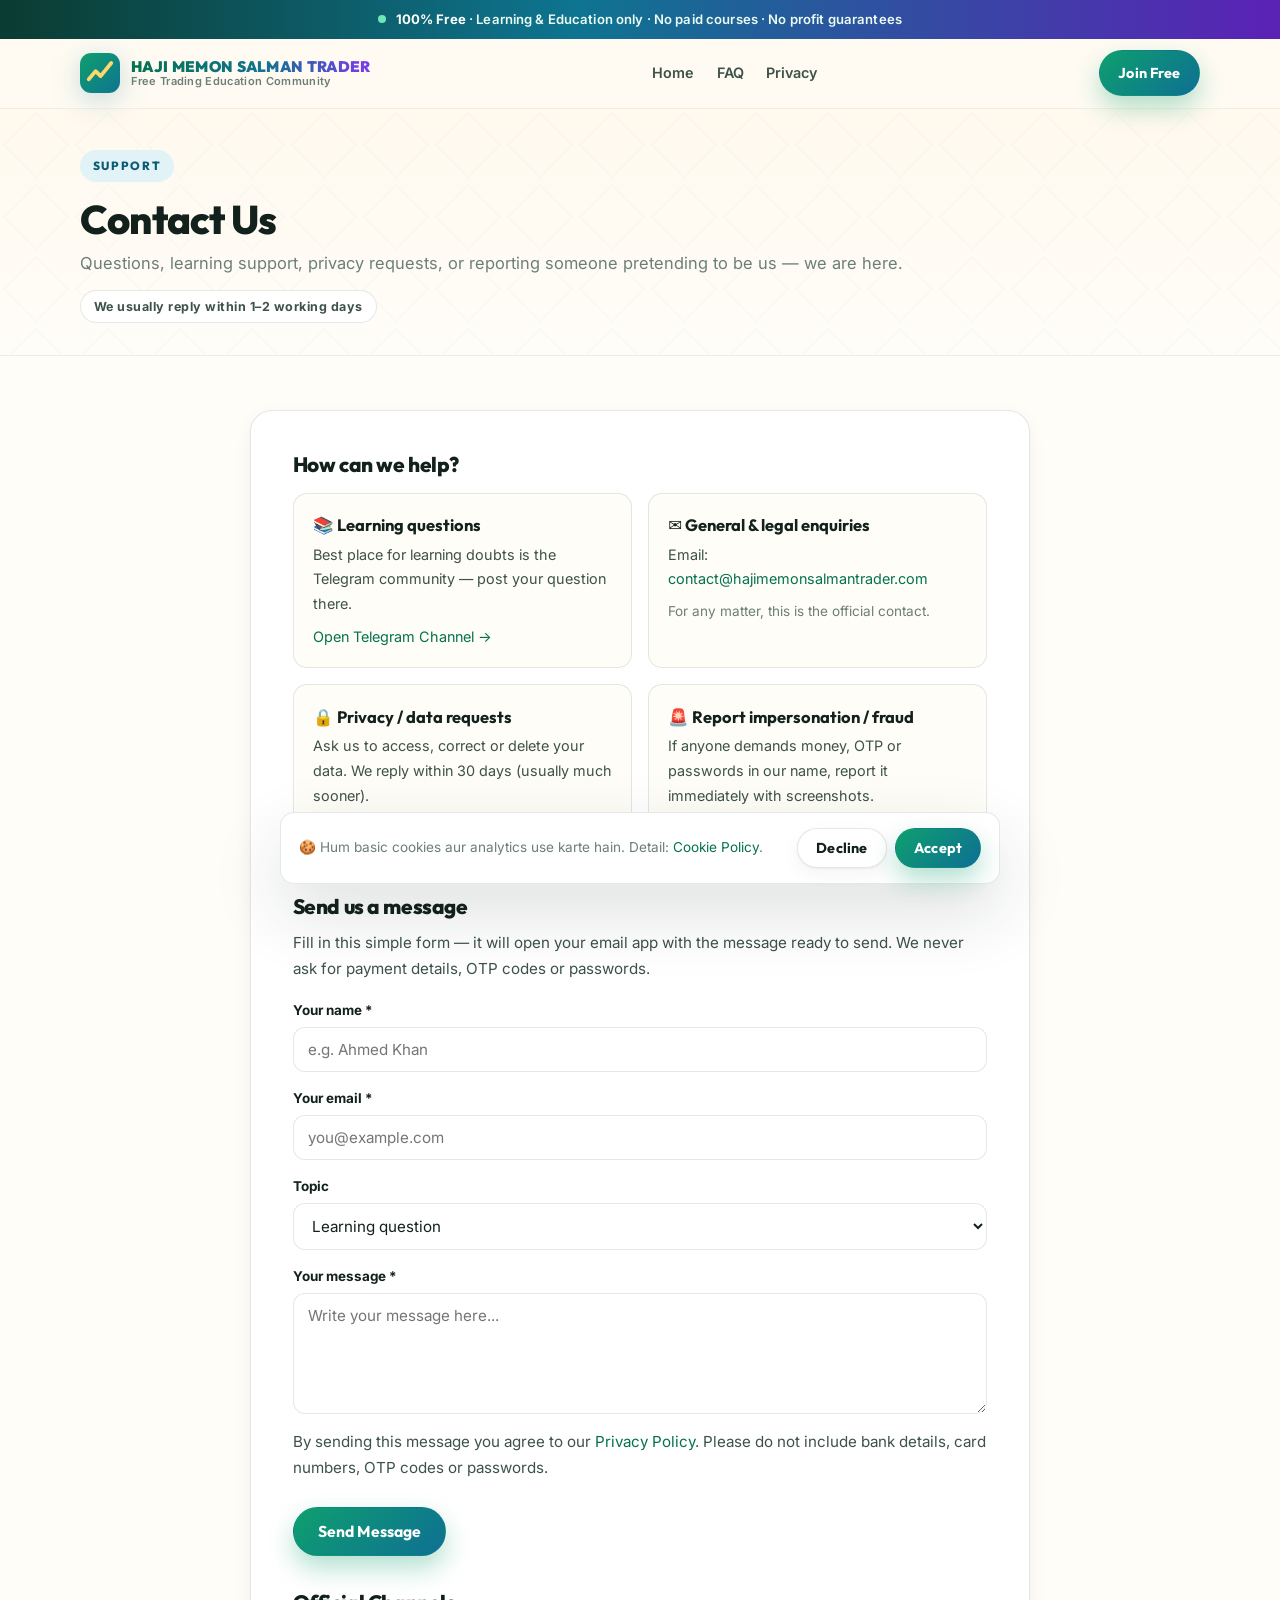
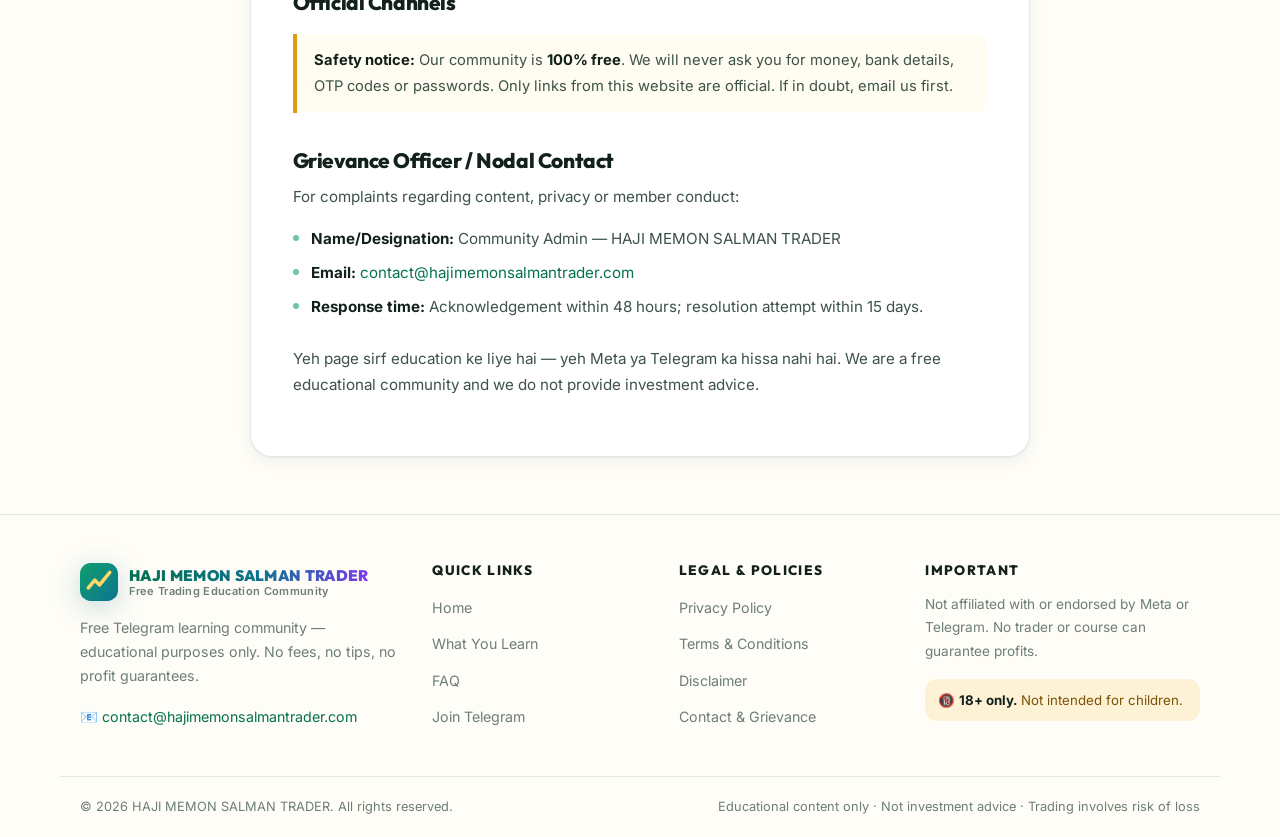
==== contact.html @ 6728b70c "Add Meta-ads ready landing page for HAJI MEMON SALMAN TRADER - Creamy white themed landing page with" ====
<!DOCTYPE html>
<html lang="en">
<head>
<meta charset="utf-8" />
<meta name="viewport" content="width=device-width, initial-scale=1" />
<title>Contact Us — HAJI MEMON SALMAN TRADER</title>
<meta name="description" content="Contact HAJI MEMON SALMAN TRADER for questions, support, privacy requests or to report impersonation. Free educational Telegram community." />
<meta name="robots" content="index,follow" />
<meta name="theme-color" content="#FFFBF2" />
<link rel="icon" href="data:image/svg+xml,%3Csvg xmlns='http://www.w3.org/2000/svg' viewBox='0 0 64 64'%3E%3Crect width='64' height='64' rx='16' fill='%230E9F6E'/%3E%3Cpath d='M16 40l10-12 8 8 14-18' stroke='%23FFD86B' stroke-width='6' fill='none' stroke-linecap='round' stroke-linejoin='round'/%3E%3C/svg%3E" />
<link rel="preconnect" href="https://fonts.googleapis.com" />
<link rel="preconnect" href="https://fonts.gstatic.com" crossorigin />
<link href="https://fonts.googleapis.com/css2?family=Outfit:wght@400;500;600;700;800;900&family=Inter:wght@400;500;600;700&family=Noto+Nastaliq+Urdu:wght@400;600;700&display=swap" rel="stylesheet" />
<link rel="stylesheet" href="assets/css/styles.css" />
</head>
<body class="page-legal">

<div class="topstrip">
  <div class="wrap topstrip-inner">
    <span class="dot-pulse" aria-hidden="true"></span>
    <p><strong>100% Free</strong> · Learning &amp; Education only · No paid courses · No profit guarantees</p>
  </div>
</div>

<header class="site-header" id="siteHeader">
  <div class="wrap header-inner">
    <a class="brand" href="index.html" aria-label="HAJI MEMON SALMAN TRADER home">
      <span class="brand-mark" aria-hidden="true">
        <svg viewBox="0 0 64 64" width="40" height="40">
          <defs><linearGradient id="bm" x1="0" y1="0" x2="1" y2="1"><stop offset="0%" stop-color="#0E9F6E"/><stop offset="100%" stop-color="#0E7490"/></linearGradient></defs>
          <rect width="64" height="64" rx="18" fill="url(#bm)"/>
          <path d="M14 42l11-13 8 8 17-21" fill="none" stroke="#FFD86B" stroke-width="6" stroke-linecap="round" stroke-linejoin="round"/>
        </svg>
      </span>
      <span class="brand-text">
        <strong data-config="channelName">HAJI MEMON SALMAN TRADER</strong>
        <small>Free Trading Education Community</small>
      </span>
    </a>
    <nav class="nav" aria-label="Main navigation">
      <a href="index.html">Home</a>
      <a href="index.html#faq">FAQ</a>
      <a href="privacy-policy.html">Privacy</a>
    </nav>
    <a class="btn btn-primary btn-sm hide-sm" data-config-href="telegramUrl" href="https://t.me/YourChannelUsername" rel="noopener">Join Free</a>
  </div>
</header>

<main id="main">
<section class="legal-hero">
  <div class="wrap">
    <span class="eyebrow eyebrow-teal">Support</span>
    <h1>Contact Us</h1>
    <p>Questions, learning support, privacy requests, or reporting someone pretending to be us — we are here.</p>
    <span class="updated">We usually reply within 1–2 working days</span>
  </div>
</section>

<section class="legal-body">
  <div class="wrap wrap-narrow">
    <article class="legal-card">

      <h2>How can we help?</h2>
      <div class="contact-grid">
        <div class="contact-box">
          <b>📚 Learning questions</b>
          <p>Best place for learning doubts is the Telegram community — post your question there.</p>
          <p style="margin-top:.5rem"><a data-config-href="telegramUrl" href="https://t.me/YourChannelUsername" rel="noopener">Open Telegram Channel →</a></p>
        </div>
        <div class="contact-box">
          <b>✉️ General &amp; legal enquiries</b>
          <p>Email: <a data-config-href="mailtoUrl" href="mailto:contact@hajimemonsalmantrader.com"><span data-config="contactEmail">contact@hajimemonsalmantrader.com</span></a></p>
          <p style="margin-top:.5rem;font-size:.85rem;color:#6D7F75">For any matter, this is the official contact.</p>
        </div>
        <div class="contact-box">
          <b>🔒 Privacy / data requests</b>
          <p>Ask us to access, correct or delete your data. We reply within 30 days (usually much sooner).</p>
          <p style="margin-top:.5rem"><a href="privacy-policy.html#rights">Your privacy rights →</a></p>
        </div>
        <div class="contact-box">
          <b>🚨 Report impersonation / fraud</b>
          <p>If anyone demands money, OTP or passwords in our name, report it immediately with screenshots.</p>
          <p style="margin-top:.5rem"><a href="disclaimer.html#affiliation">Important safety note →</a></p>
        </div>
      </div>

      <h2 style="margin-top:2.2rem">Send us a message</h2>
      <p>Fill in this simple form — it will open your email app with the message ready to send. We never ask for payment details, OTP codes or passwords.</p>

      <form id="contactForm" novalidate>
        <div class="form-field">
          <label for="cname">Your name *</label>
          <input id="cname" name="name" type="text" placeholder="e.g. Ahmed Khan" required />
        </div>
        <div class="form-field">
          <label for="cemail">Your email *</label>
          <input id="cemail" name="email" type="email" placeholder="you@example.com" required />
        </div>
        <div class="form-field">
          <label for="ctopic">Topic</label>
          <select id="ctopic" name="topic">
            <option>Learning question</option>
            <option>Privacy / data request</option>
            <option>Report impersonation or fraud</option>
            <option>Other</option>
          </select>
        </div>
        <div class="form-field">
          <label for="cmsg">Your message *</label>
          <textarea id="cmsg" name="message" rows="5" placeholder="Write your message here..." required></textarea>
        </div>
        <p class="form-note">
          By sending this message you agree to our <a href="privacy-policy.html">Privacy Policy</a>.
          Please do not include bank details, card numbers, OTP codes or passwords.
        </p>
        <button class="btn btn-primary" type="submit" style="margin-top:.6rem">Send Message</button>
        <p class="form-note" id="formStatus" role="status" aria-live="polite" style="margin-top:.7rem"></p>
      </form>

      <h2 style="margin-top:2.2rem">Official Channels</h2>
      <div class="callout warn">
        <b>Safety notice:</b> Our community is <b>100% free</b>. We will never ask you for money, bank details,
        OTP codes or passwords. Only links from this website are official. If in doubt, email us first.
      </div>

      <h2 id="grievance">Grievance Officer / Nodal Contact</h2>
      <p>
        For complaints regarding content, privacy or member conduct:
      </p>
      <ul>
        <li><b>Name/Designation:</b> Community Admin — <span data-config="channelName">HAJI MEMON SALMAN TRADER</span></li>
        <li><b>Email:</b> <a data-config-href="mailtoUrl" href="mailto:contact@hajimemonsalmantrader.com"><span data-config="contactEmail">contact@hajimemonsalmantrader.com</span></a></li>
        <li data-optional="supportPhone" hidden><b>Phone:</b> <a data-config-href="tel" href="#"><span data-config>—</span></a></li>
        <li data-optional="businessAddress" hidden><b>Address:</b> <span data-config>—</span></li>
        <li><b>Response time:</b> Acknowledgement within 48 hours; resolution attempt within 15 days.</li>
      </ul>

      <p class="form-note" style="margin-top:1.6rem">
        Yeh page sirf education ke liye hai — yeh Meta ya Telegram ka hissa nahi hai.
        We are a free educational community and we do not provide investment advice.
      </p>

    </article>
  </div>
</section>
</main>

<footer class="site-footer">
  <div class="wrap footer-grid">
    <div class="footer-brand">
      <a class="brand brand-footer" href="index.html">
        <span class="brand-mark" aria-hidden="true">
          <svg viewBox="0 0 64 64" width="38" height="38">
            <defs><linearGradient id="bf" x1="0" y1="0" x2="1" y2="1"><stop offset="0%" stop-color="#0E9F6E"/><stop offset="100%" stop-color="#0E7490"/></linearGradient></defs>
            <rect width="64" height="64" rx="18" fill="url(#bf)"/>
            <path d="M14 42l11-13 8 8 17-21" fill="none" stroke="#FFD86B" stroke-width="6" stroke-linecap="round" stroke-linejoin="round"/>
          </svg>
        </span>
        <span class="brand-text"><strong data-config="channelName">HAJI MEMON SALMAN TRADER</strong><small>Free Trading Education Community</small></span>
      </a>
      <p class="footer-about">Free Telegram learning community — educational purposes only. No fees, no tips, no profit guarantees.</p>
      <p class="footer-contact">📧 <a data-config-href="mailtoUrl" href="mailto:contact@hajimemonsalmantrader.com"><span data-config="contactEmail">contact@hajimemonsalmantrader.com</span></a></p>
    </div>
    <div class="footer-col">
      <h4>Quick Links</h4>
      <ul>
        <li><a href="index.html">Home</a></li>
        <li><a href="index.html#learn">What You Learn</a></li>
        <li><a href="index.html#faq">FAQ</a></li>
        <li><a data-config-href="telegramUrl" href="https://t.me/YourChannelUsername" rel="noopener">Join Telegram</a></li>
      </ul>
    </div>
    <div class="footer-col">
      <h4>Legal &amp; Policies</h4>
      <ul>
        <li><a href="privacy-policy.html">Privacy Policy</a></li>
        <li><a href="terms-conditions.html">Terms &amp; Conditions</a></li>
        <li><a href="disclaimer.html">Disclaimer</a></li>
        <li><a href="contact.html">Contact &amp; Grievance</a></li>
      </ul>
    </div>
    <div class="footer-col footer-col-note">
      <h4>Important</h4>
      <p>Not affiliated with or endorsed by Meta or Telegram. No trader or course can guarantee profits.</p>
      <p class="age-note">🔞 <b>18+ only.</b> Not intended for children.</p>
    </div>
  </div>
  <div class="wrap footer-bottom">
    <p>© <span id="year">2026</span> <span data-config="channelName">HAJI MEMON SALMAN TRADER</span>. All rights reserved.</p>
    <p class="footer-legal-line">Educational content only · Not investment advice · Trading involves risk of loss</p>
  </div>
</footer>

<div class="cookie" id="cookieBar" role="dialog" aria-live="polite" aria-label="Cookie notice" hidden>
  <div class="cookie-inner">
    <p>🍪 Hum basic cookies aur analytics use karte hain. Detail: <a href="privacy-policy.html#cookies">Cookie Policy</a>.</p>
    <div class="cookie-actions">
      <button class="btn btn-ghost btn-sm" id="cookieDecline" type="button">Decline</button>
      <button class="btn btn-primary btn-sm" id="cookieAccept" type="button">Accept</button>
    </div>
  </div>
</div>

<script src="assets/js/config.js"></script>
<script src="assets/js/main.js"></script>
<script>
(function(){
  var form = document.getElementById('contactForm');
  if (!form) return;
  form.addEventListener('submit', function (ev) {
    ev.preventDefault();
    var CFG = window.HMST_CONFIG || {};
    var name = document.getElementById('cname').value.trim();
    var email = document.getElementById('cemail').value.trim();
    var topic = document.getElementById('ctopic').value;
    var msg = document.getElementById('cmsg').value.trim();
    var status = document.getElementById('formStatus');

    if (!name || !email || !msg) { status.textContent = '⚠ Please fill in name, email and message.'; return; }
    if (!/^[^\s@]+@[^\s@]+\.[^\s@]+$/.test(email)) { status.textContent = '⚠ Please enter a valid email address.'; return; }

    var subject = encodeURIComponent('[' + (CFG.channelName || 'Community') + '] ' + topic + ' — ' + name);
    var body = encodeURIComponent('Name: ' + name + '\nEmail: ' + email + '\nTopic: ' + topic + '\n\n' + msg);
    window.location.href = 'mailto:' + (CFG.contactEmail || '') + '?subject=' + subject + '&body=' + body;
    status.textContent = '✅ Opening your email app... Your message will be sent to ' + (CFG.contactEmail || '') + '.';
    if (typeof window.fbq === 'function') window.fbq('track', 'Contact');
  });
})();
</script>
</body>
</html>
---- assets/css/styles.css ----
/* =========================================================
   HAJI MEMON SALMAN TRADER — Landing page styles
   Cream / white base · colorful gradient text · premium feel
   ========================================================= */

/* ---------- Tokens ---------- */
:root{
  --cream-50:#FFFDF8;
  --cream-100:#FFF9EE;
  --cream-200:#FCF3E3;
  --cream-300:#F7EAD4;
  --ink:#12211B;
  --ink-soft:#3D5248;
  --muted:#6D7F75;
  --emerald:#0E9F6E;
  --emerald-d:#05724E;
  --teal:#0E7490;
  --sky:#0EA5E9;
  --gold:#D99B18;
  --gold-2:#F6C544;
  --violet:#7C3AED;
  --rose:#E5484D;
  --line:rgba(18,33,27,.10);
  --line-2:rgba(18,33,27,.06);
  --card:#FFFFFF;
  --shadow-sm:0 1px 2px rgba(18,33,27,.05), 0 6px 18px rgba(18,33,27,.05);
  --shadow-md:0 12px 34px rgba(18,33,27,.09);
  --shadow-lg:0 28px 70px rgba(18,33,27,.14);
  --r-sm:14px;
  --r:22px;
  --r-lg:30px;
  --wrap:1160px;
  --font-h:"Outfit", ui-sans-serif, system-ui, "Segoe UI", sans-serif;
  --font-b:"Inter", ui-sans-serif, system-ui, "Segoe UI", sans-serif;
  --font-u:"Noto Nastaliq Urdu", var(--font-b);
}

*,*::before,*::after{box-sizing:border-box}
html{scroll-behavior:smooth; -webkit-text-size-adjust:100%}
body{
  margin:0;
  font-family:var(--font-b);
  color:var(--ink-soft);
  background:var(--cream-50);
  line-height:1.72;
  font-size:16.5px;
  overflow-x:hidden;
  -webkit-font-smoothing:antialiased;
}
img,svg{max-width:100%;height:auto;display:block}
a{color:var(--emerald-d);text-decoration:none}
a:hover{text-decoration:underline}
h1,h2,h3,h4{font-family:var(--font-h);color:var(--ink);line-height:1.14;margin:0 0 .6rem;font-weight:800;letter-spacing:-.02em}
h1{font-size:clamp(2.05rem,5.2vw,3.5rem)}
h2{font-size:clamp(1.6rem,3.6vw,2.5rem)}
h3{font-size:1.14rem;font-weight:700;letter-spacing:-.01em}
p{margin:0 0 1rem}
ul{margin:0;padding:0;list-style:none}
strong,b{color:var(--ink);font-weight:700}
:focus-visible{outline:3px solid var(--emerald);outline-offset:3px;border-radius:6px}

.wrap{width:100%;max-width:var(--wrap);margin:0 auto;padding:0 20px}
.wrap-narrow{max-width:820px}
.muted{color:var(--muted)}

.skip-link{position:absolute;left:-999px;top:0;background:var(--ink);color:#fff;padding:10px 16px;border-radius:0 0 12px 0;z-index:999}
.skip-link:focus{left:0}

/* ---------- Colorful gradient text ---------- */
.grad-text{
  background:linear-gradient(96deg,#0E9F6E 0%,#0EA5E9 42%,#7C3AED 78%,#E5484D 100%);
  -webkit-background-clip:text;background-clip:text;color:transparent;
  -webkit-text-fill-color:transparent;
  background-size:220% 100%;
  animation:slide 9s ease-in-out infinite alternate;
}
.grad-text-2{
  background:linear-gradient(96deg,#D99B18 0%,#E5484D 55%,#7C3AED 100%);
  -webkit-background-clip:text;background-clip:text;color:transparent;-webkit-text-fill-color:transparent;
  background-size:200% 100%;animation:slide 7s ease-in-out infinite alternate;
}
.grad-text-light{
  background:linear-gradient(96deg,#FFE9A8 0%,#7DF0C0 50%,#A8E4FF 100%);
  -webkit-background-clip:text;background-clip:text;color:transparent;-webkit-text-fill-color:transparent;
}
@keyframes slide{from{background-position:0% 50%}to{background-position:100% 50%}}

/* ---------- Buttons ---------- */
.btn{
  display:inline-flex;align-items:center;justify-content:center;gap:.6rem;
  font-family:var(--font-h);font-weight:700;font-size:.98rem;letter-spacing:.01em;
  padding:.85rem 1.5rem;border-radius:999px;border:1px solid transparent;
  cursor:pointer;text-decoration:none !important;position:relative;overflow:hidden;
  transition:transform .18s ease, box-shadow .22s ease, background .2s ease;
  white-space:nowrap;
}
.btn:active{transform:translateY(1px) scale(.995)}
.btn-sm{padding:.62rem 1.15rem;font-size:.9rem}
.btn-lg{padding:1.02rem 1.85rem;font-size:1.03rem}
.btn-block{width:100%}
.btn-primary{
  background:linear-gradient(135deg,#0E9F6E,#0E7490 90%);
  color:#fff;box-shadow:0 12px 26px rgba(14,159,110,.32);
}
.btn-primary:hover{transform:translateY(-2px);box-shadow:0 18px 34px rgba(14,159,110,.4)}
.btn-primary::after{
  content:"";position:absolute;inset:0;background:linear-gradient(120deg,transparent 20%,rgba(255,255,255,.35) 50%,transparent 80%);
  transform:translateX(-120%);
}
.btn-primary:hover::after{transform:translateX(120%);transition:transform .8s ease}
.btn-gold{
  background:linear-gradient(135deg,#F6C544,#E0A012);color:#3A2A05;
  box-shadow:0 14px 30px rgba(224,160,18,.4);
}
.btn-gold:hover{transform:translateY(-2px);box-shadow:0 20px 40px rgba(224,160,18,.48)}
.btn-ghost{background:#fff;color:var(--ink);border-color:var(--line);box-shadow:var(--shadow-sm)}
.btn-ghost:hover{transform:translateY(-2px);border-color:rgba(14,159,110,.4)}
.btn-outline-light{background:rgba(255,255,255,.08);color:#fff;border-color:rgba(255,255,255,.4)}
.btn-outline-light:hover{background:rgba(255,255,255,.16)}
.ico-tg{width:1.15em;height:1.15em;fill:currentColor;flex:0 0 auto}

/* ---------- Top strip ---------- */
.topstrip{
  background:linear-gradient(90deg,#0B3B31,#0E7490 45%,#5B21B6 100%);
  color:#EAFBF4;font-size:.82rem;font-weight:600;letter-spacing:.01em;
  padding:.5rem 0;position:relative;z-index:60;
}
.topstrip-inner{display:flex;align-items:center;gap:.6rem;justify-content:center;text-align:center}
.topstrip p{margin:0}
.topstrip strong{color:#fff}
.dot-pulse{width:8px;height:8px;border-radius:50%;background:#6EE7B7;box-shadow:0 0 0 0 rgba(110,231,183,.7);animation:pulse 2.2s infinite;flex:0 0 auto}
@keyframes pulse{70%{box-shadow:0 0 0 9px rgba(110,231,183,0)}100%{box-shadow:0 0 0 0 rgba(110,231,183,0)}}

/* ---------- Header ---------- */
.site-header{
  position:sticky;top:0;z-index:50;
  background:rgba(255,251,242,.82);
  backdrop-filter:saturate(180%) blur(14px);
  -webkit-backdrop-filter:saturate(180%) blur(14px);
  border-bottom:1px solid var(--line-2);
  transition:box-shadow .25s ease, background .25s ease;
}
.site-header.scrolled{box-shadow:0 8px 26px rgba(18,33,27,.07);background:rgba(255,251,242,.94)}
.header-inner{display:flex;align-items:center;gap:1rem;justify-content:space-between;padding-top:.7rem;padding-bottom:.7rem}
.brand{display:flex;align-items:center;gap:.7rem;text-decoration:none !important}
.brand-mark{line-height:0;filter:drop-shadow(0 6px 14px rgba(14,117,144,.25))}
.brand-text{display:flex;flex-direction:column;line-height:1.15}
.brand-text strong{
  font-family:var(--font-h);font-size:.95rem;font-weight:900;letter-spacing:.02em;
  background:linear-gradient(95deg,#05724E,#0E7490 55%,#7C3AED);
  -webkit-background-clip:text;background-clip:text;-webkit-text-fill-color:transparent;color:transparent;
}
.brand-text small{font-size:.69rem;color:var(--muted);font-weight:600;letter-spacing:.03em}
.nav{display:flex;gap:1.4rem;align-items:center}
.nav a{font-size:.9rem;font-weight:600;color:var(--ink-soft)}
.nav a:hover{color:var(--emerald-d);text-decoration:none}

/* ---------- Hero ---------- */
.hero{position:relative;padding:clamp(2.2rem,5vw,4.2rem) 0 clamp(3rem,7vw,5.5rem);overflow:hidden}
.hero-bg{position:absolute;inset:0;pointer-events:none;z-index:0}
.glow{position:absolute;border-radius:50%;filter:blur(70px);opacity:.5}
.glow-1{width:520px;height:520px;left:-140px;top:-160px;background:radial-gradient(circle,#8EF0C9,transparent 65%)}
.glow-2{width:480px;height:480px;right:-120px;top:-80px;background:radial-gradient(circle,#FFE08A,transparent 65%)}
.glow-3{width:520px;height:420px;right:8%;bottom:-220px;background:radial-gradient(circle,#BFD9FF,transparent 65%)}
.pattern{
  position:absolute;inset:0;opacity:.5;
  background-image:url("data:image/svg+xml,%3Csvg xmlns='http://www.w3.org/2000/svg' width='72' height='72' viewBox='0 0 72 72'%3E%3Cg fill='none' stroke='%230E9F6E' stroke-opacity='0.14' stroke-width='1'%3E%3Cpath d='M36 4l32 32-32 32L4 36z'/%3E%3Cpath d='M36 18l18 18-18 18-18-18z'/%3E%3C/g%3E%3Cg fill='none' stroke='%23D99B18' stroke-opacity='0.10' stroke-width='1'%3E%3Ccircle cx='36' cy='36' r='6'/%3E%3C/g%3E%3C/svg%3E");
  mask-image:radial-gradient(120% 80% at 50% 0%,#000 20%,transparent 78%);
  -webkit-mask-image:radial-gradient(120% 80% at 50% 0%,#000 20%,transparent 78%);
}
.hero-grid{position:relative;z-index:1;display:grid;grid-template-columns:1.08fr .92fr;gap:3rem;align-items:center}

.chip{
  display:inline-flex;align-items:center;gap:.55rem;
  background:#fff;border:1px solid rgba(14,159,110,.25);
  color:var(--emerald-d);font-weight:700;font-size:.82rem;letter-spacing:.02em;
  padding:.45rem .95rem;border-radius:999px;box-shadow:var(--shadow-sm);margin-bottom:1rem;
}
.chip-ico{font-size:1rem}
.salaam{
  font-family:var(--font-u);font-size:clamp(1.05rem,2.4vw,1.35rem);color:var(--gold);
  margin:.1rem 0 .7rem;line-height:2.1;font-weight:600;
}
.hero h1{margin-bottom:1.1rem}
.lede{font-size:clamp(1.02rem,2.1vw,1.14rem);color:var(--ink-soft);max-width:60ch}
.hero-cta{display:flex;flex-wrap:wrap;gap:.8rem;margin:1.6rem 0 1.2rem}
.hero-notes{display:grid;gap:.45rem;margin:0 0 1.9rem}
.hero-notes li{display:flex;gap:.6rem;align-items:flex-start;font-size:.94rem;color:var(--ink-soft)}
.tick{
  flex:0 0 auto;width:20px;height:20px;border-radius:50%;display:grid;place-items:center;
  font-size:.7rem;font-weight:800;color:#fff;background:linear-gradient(135deg,#0E9F6E,#0E7490);margin-top:.22rem;
}
.tick-g{background:linear-gradient(135deg,#D99B18,#E5484D)}

.stats{display:flex;gap:.8rem;flex-wrap:wrap}
.stat{
  background:#fff;border:1px solid var(--line);border-radius:var(--r-sm);
  padding:.75rem 1.15rem;box-shadow:var(--shadow-sm);min-width:118px;
}
.stat b{display:block;font-family:var(--font-h);font-size:1.32rem;line-height:1.1;
  background:linear-gradient(95deg,#05724E,#0E7490);-webkit-background-clip:text;background-clip:text;-webkit-text-fill-color:transparent;color:transparent}
.stat span{font-size:.76rem;color:var(--muted);font-weight:600}

/* ---------- Phone mockup ---------- */
.hero-art{position:relative;display:flex;justify-content:center}
.phone{
  width:100%;max-width:380px;background:#fff;border-radius:28px;
  border:1px solid var(--line);box-shadow:var(--shadow-lg);overflow:hidden;
  transform:rotate(-1.1deg);
}
.phone-bar{background:linear-gradient(120deg,#0B3B31,#0E7490);padding:.8rem .95rem;display:flex;align-items:center;gap:.6rem}
.ph-dot{width:9px;height:9px;border-radius:50%;background:#6EE7B7;flex:0 0 auto;box-shadow:0 0 0 4px rgba(110,231,183,.18)}
.phone-head{display:flex;align-items:center;gap:.6rem}
.ph-avatar{
  width:34px;height:34px;border-radius:50%;display:grid;place-items:center;flex:0 0 auto;
  background:linear-gradient(135deg,#F6C544,#E0A012);color:#3A2A05;font-weight:900;font-size:.72rem;font-family:var(--font-h);
}
.ph-title{display:flex;flex-direction:column;line-height:1.2}
.ph-title strong{color:#fff;font-family:var(--font-h);font-size:.76rem;letter-spacing:.02em}
.ph-title small{color:#A7DCCB;font-size:.64rem}
.online{color:#6EE7B7;font-weight:700}
.phone-body{padding:.85rem;display:grid;gap:.6rem;background:linear-gradient(180deg,#fff, #FFFCF4)}
.msg{background:#F7FBF8;border:1px solid var(--line-2);border-left:3px solid var(--emerald);border-radius:12px;padding:.6rem .7rem}
.msg p{margin:.35rem 0 .3rem;font-size:.78rem;line-height:1.55;color:var(--ink-soft)}
.msg b{font-size:.8rem;display:inline}
.msg-tag{font-size:.6rem;font-weight:800;letter-spacing:.06em;text-transform:uppercase;padding:.14rem .45rem;border-radius:6px}
.tag-green{background:#E3F7EE;color:#05724E}
.tag-gold{background:#FDF1D6;color:#8A5E06}
.tag-violet{background:#F1EAFE;color:#5B21B6}
.msg-time{font-size:.63rem;color:#93A79D}
.phone-note{display:flex;flex-wrap:wrap;gap:.35rem;margin-top:.2rem}
.phone-note span{font-size:.66rem;font-weight:700;background:#fff;border:1px solid var(--line);border-radius:999px;padding:.22rem .55rem;color:var(--ink-soft)}

.float-badge{
  position:absolute;background:#fff;border:1px solid var(--line);border-radius:999px;
  padding:.42rem .8rem;font-size:.75rem;font-weight:700;color:var(--ink);
  box-shadow:var(--shadow-md);animation:bob 5s ease-in-out infinite;
}
.fb-1{top:6%;left:-2%}
.fb-2{bottom:16%;left:-4%;animation-delay:1.2s}
.fb-3{bottom:-2%;right:2%;animation-delay:2.4s}
@keyframes bob{0%,100%{transform:translateY(0)}50%{transform:translateY(-9px)}}

/* ---------- Marquee ---------- */
.marquee{
  background:linear-gradient(90deg,#FFF9EE,#FDF0DA,#FFF9EE);
  border-top:1px solid var(--line-2);border-bottom:1px solid var(--line-2);
  overflow:hidden;padding:.85rem 0;
}
.marquee-track{display:flex;gap:2.6rem;width:max-content;animation:scroll 34s linear infinite}
.marquee-track span{font-family:var(--font-h);font-weight:700;font-size:.92rem;color:var(--ink-soft);white-space:nowrap}
@keyframes scroll{to{transform:translateX(-50%)}}

/* ---------- Sections ---------- */
.section{padding:clamp(3rem,6.5vw,5rem) 0;position:relative}
.section-tint{background:linear-gradient(180deg,var(--cream-100),var(--cream-200))}
.section-tint::before{
  content:"";position:absolute;inset:0;opacity:.35;pointer-events:none;
  background-image:url("data:image/svg+xml,%3Csvg xmlns='http://www.w3.org/2000/svg' width='56' height='56'%3E%3Cg fill='none' stroke='%230E7490' stroke-opacity='0.13'%3E%3Cpath d='M28 2l26 26-26 26L2 28z'/%3E%3C/g%3E%3C/svg%3E");
}
.section > .wrap{position:relative;z-index:1}
.section-head{max-width:720px;margin:0 auto 2.6rem;text-align:center}
.section-head p{color:var(--muted);font-size:1.02rem;margin:0}
.eyebrow{
  display:inline-block;font-family:var(--font-h);font-weight:800;font-size:.74rem;letter-spacing:.14em;
  text-transform:uppercase;padding:.36rem .8rem;border-radius:999px;margin-bottom:.9rem;
}
.eyebrow-emerald{background:#E3F7EE;color:#05724E}
.eyebrow-gold{background:#FDF1D6;color:#8A5E06}
.eyebrow-teal{background:#E2F3F8;color:#0B5C73}
.eyebrow-violet{background:#F1EAFE;color:#5B21B6}
.eyebrow-sky{background:#E4F0FE;color:#15539E}

.grid{display:grid;gap:1.15rem}
.grid-2{display:grid;grid-template-columns:1fr 1fr;gap:3rem;align-items:center}
.grid-3{grid-template-columns:repeat(3,1fr)}
.grid-4{grid-template-columns:repeat(4,1fr)}

.card{
  background:var(--card);border:1px solid var(--line);border-radius:var(--r);
  padding:1.5rem 1.35rem;box-shadow:var(--shadow-sm);position:relative;overflow:hidden;
  transition:transform .22s ease, box-shadow .22s ease, border-color .22s ease;
}
.card::after{
  content:"";position:absolute;left:0;right:0;top:0;height:3px;
  background:linear-gradient(90deg,var(--emerald),var(--sky),var(--violet),var(--gold));opacity:0;transition:opacity .25s ease;
}
.card:hover{transform:translateY(-5px);box-shadow:var(--shadow-md);border-color:rgba(14,159,110,.28)}
.card:hover::after{opacity:1}
.card h3{margin-bottom:.35rem}
.card p{margin:0;font-size:.93rem;color:var(--muted)}
.card-flat{background:#fff}
.card-ico{
  width:50px;height:50px;border-radius:15px;display:grid;place-items:center;font-size:1.35rem;margin-bottom:.9rem;
}
.ico-emerald{background:linear-gradient(135deg,#DFF7EC,#BDF0DC)}
.ico-teal{background:linear-gradient(135deg,#DEF2F8,#BFE7F1)}
.ico-violet{background:linear-gradient(135deg,#EFE8FE,#DDD0FD)}
.ico-gold{background:linear-gradient(135deg,#FDF3D9,#FBE6AE)}
.ico-sky{background:linear-gradient(135deg,#E3F0FE,#C9E5FD)}
.ico-rose{background:linear-gradient(135deg,#FDE9E9,#FBD3D4)}

.inline-note{
  margin-top:1.8rem;text-align:center;background:#fff;border:1px dashed rgba(14,159,110,.35);
  border-radius:var(--r-sm);padding:.95rem 1.2rem;font-size:.9rem;color:var(--ink-soft);
}

/* check list */
.check-list{display:grid;gap:.75rem;margin-top:1.2rem}
.check-list li{display:flex;gap:.7rem;align-items:flex-start;font-size:.96rem}

/* values panel */
.panel{
  background:#fff;border:1px solid var(--line);border-radius:var(--r-lg);
  padding:1.85rem 1.6rem;box-shadow:var(--shadow-md);position:relative;overflow:hidden;
}
.panel::before{
  content:"";position:absolute;right:-70px;top:-70px;width:220px;height:220px;border-radius:50%;
  background:radial-gradient(circle,rgba(14,159,110,.16),transparent 68%);
}
.panel-title{font-size:1.2rem;margin-bottom:1rem}
.value{display:flex;gap:.85rem;align-items:flex-start;padding:.75rem 0;border-bottom:1px dashed var(--line)}
.value:last-of-type{border-bottom:0}
.value-ico{
  flex:0 0 auto;width:40px;height:40px;border-radius:12px;display:grid;place-items:center;font-size:1.1rem;
  background:linear-gradient(135deg,#FFF6E2,#FDF0DA);
}
.value b{display:block;font-size:.98rem;margin-bottom:.1rem}
.value p{margin:0;font-size:.88rem;color:var(--muted)}
.panel-foot{margin:1rem 0 0;font-size:.83rem;color:var(--muted);background:var(--cream-100);border-radius:12px;padding:.7rem .85rem}

/* pill cards */
.pill-card{
  background:#fff;border:1px solid var(--line);border-radius:var(--r);padding:1.35rem 1.15rem;
  text-align:center;box-shadow:var(--shadow-sm);transition:transform .22s ease, box-shadow .22s ease;
}
.pill-card:hover{transform:translateY(-5px);box-shadow:var(--shadow-md)}
.pill-card span{font-size:1.7rem;display:block;margin-bottom:.45rem}
.pill-card b{display:block;font-family:var(--font-h);font-size:1rem;margin-bottom:.25rem}
.pill-card p{margin:0;font-size:.86rem;color:var(--muted)}

/* rules */
.rules-grid{align-items:stretch}
.rule{background:#fff;border:1px solid var(--line);border-radius:var(--r);padding:1.4rem 1.3rem;box-shadow:var(--shadow-sm)}
.rule b{display:block;font-family:var(--font-h);font-size:1rem;margin-bottom:.7rem}
.rule ul{display:grid;gap:.5rem}
.rule li{font-size:.9rem;color:var(--muted);padding-left:1.05rem;position:relative}
.rule li::before{content:"";position:absolute;left:0;top:.55em;width:6px;height:6px;border-radius:50%;background:currentColor;opacity:.5}
.rule.do{border-top:4px solid var(--emerald)}
.rule.do b{color:var(--emerald-d)}
.rule.dont{border-top:4px solid var(--rose)}
.rule.dont b{color:#B4292E}
.rule.safe{border-top:4px solid var(--violet)}
.rule.safe b{color:#5B21B6}

/* FAQ */
.faq-list{display:grid;gap:.7rem}
.faq{
  background:#fff;border:1px solid var(--line);border-radius:var(--r-sm);box-shadow:var(--shadow-sm);
  padding:0;overflow:hidden;transition:border-color .2s ease, box-shadow .2s ease;
}
.faq:hover{border-color:rgba(14,159,110,.3)}
.faq[open]{box-shadow:var(--shadow-md);border-color:rgba(14,159,110,.35)}
.faq summary{
  cursor:pointer;list-style:none;padding:1rem 3rem 1rem 1.15rem;position:relative;
  font-family:var(--font-h);font-weight:700;color:var(--ink);font-size:1rem;
}
.faq summary::-webkit-details-marker{display:none}
.faq summary::after{
  content:"+";position:absolute;right:1.1rem;top:50%;transform:translateY(-50%);
  width:26px;height:26px;border-radius:50%;display:grid;place-items:center;
  background:linear-gradient(135deg,#E3F7EE,#DEF2F8);color:var(--emerald-d);font-weight:800;font-size:1.05rem;
  transition:transform .22s ease;
}
.faq[open] summary::after{content:"–";transform:translateY(-50%) rotate(180deg)}
.faq p{margin:0;padding:0 1.15rem 1.1rem;font-size:.94rem;color:var(--muted)}

/* ---------- CTA band ---------- */
.cta-band{
  position:relative;padding:clamp(3rem,6vw,4.6rem) 0;color:#EAF7F2;text-align:center;
  background:
    radial-gradient(900px 400px at 15% 0%,rgba(246,197,68,.28),transparent 62%),
    radial-gradient(800px 420px at 88% 110%,rgba(124,58,237,.35),transparent 62%),
    linear-gradient(120deg,#08322A,#0B4A5C 55%,#2B155C);
  overflow:hidden;
}
.cta-band::before{
  content:"";position:absolute;inset:0;opacity:.28;
  background-image:url("data:image/svg+xml,%3Csvg xmlns='http://www.w3.org/2000/svg' width='64' height='64'%3E%3Cg fill='none' stroke='%23F6C544' stroke-opacity='0.35'%3E%3Cpath d='M32 3l29 29-29 29L3 32z'/%3E%3C/g%3E%3C/svg%3E");
}
.cta-inner{position:relative;z-index:1;max-width:780px;margin:0 auto}
.cta-ornament{font-size:1.5rem;color:var(--gold-2);display:block;margin-bottom:.4rem}
.cta-band h2{color:#fff;font-size:clamp(1.7rem,4vw,2.6rem)}
.cta-band p{color:#C6E3DA;font-size:1.05rem;max-width:60ch;margin:0 auto 1.7rem}
.cta-actions{display:flex;gap:.85rem;justify-content:center;flex-wrap:wrap}
.cta-fine{margin:1.2rem 0 0;font-size:.83rem;color:#9CC4B8}

/* ---------- Footer ---------- */
.site-footer{background:#FFFDF7;border-top:1px solid var(--line);padding:3rem 0 1.2rem}
.footer-grid{display:grid;grid-template-columns:1.5fr 1fr 1fr 1.3fr;gap:2.2rem}
.brand-footer{margin-bottom:.9rem}
.footer-about{font-size:.89rem;color:var(--muted)}
.footer-contact{font-size:.89rem;margin:0}
.footer-col h4{font-size:.85rem;letter-spacing:.1em;text-transform:uppercase;color:var(--ink);margin-bottom:.9rem}
.footer-col ul{display:grid;gap:.5rem}
.footer-col li a{font-size:.89rem;color:var(--muted)}
.footer-col li a:hover{color:var(--emerald-d)}
.footer-col-note p{font-size:.85rem;color:var(--muted)}
.age-note{background:#FDF1D6;border-radius:12px;padding:.6rem .8rem;color:#7A5205 !important;font-size:.83rem !important}
.footer-bottom{
  margin-top:2.4rem;padding-top:1.2rem;border-top:1px solid var(--line);
  display:flex;justify-content:space-between;gap:1rem;flex-wrap:wrap;
}
.footer-bottom p{margin:0;font-size:.8rem;color:var(--muted)}
.footer-legal-line{color:#8A9A90}

/* ---------- Sticky CTA (mobile) ---------- */
.sticky-cta{
  position:fixed;left:0;right:0;bottom:0;z-index:70;
  padding:.65rem .9rem calc(.65rem + env(safe-area-inset-bottom,0px));
  background:rgba(255,251,242,.94);backdrop-filter:blur(12px);-webkit-backdrop-filter:blur(12px);
  border-top:1px solid var(--line);transform:translateY(120%);visibility:hidden;
  transition:transform .3s ease, visibility .3s ease;
}
.sticky-cta.show{transform:translateY(0);visibility:visible}
.sticky-cta .btn{box-shadow:0 10px 24px rgba(14,159,110,.3)}

/* ---------- Cookie bar ---------- */
.cookie{
  position:fixed;left:16px;right:16px;bottom:16px;z-index:80;
  max-width:720px;margin:0 auto;background:#fff;border:1px solid var(--line);
  border-radius:var(--r-sm);box-shadow:var(--shadow-lg);padding:.95rem 1.1rem;
}
.cookie-inner{display:flex;gap:1rem;align-items:center;justify-content:space-between;flex-wrap:wrap}
.cookie p{margin:0;font-size:.85rem;color:var(--muted);flex:1 1 340px}
.cookie-actions{display:flex;gap:.5rem}

/* ---------- Reveal animation ---------- */
.reveal{opacity:0;transform:translateY(18px);transition:opacity .6s ease, transform .6s cubic-bezier(.2,.7,.3,1)}
.reveal.in{opacity:1;transform:none}

/* =========================================================
   LEGAL / INNER PAGES
   ========================================================= */
.page-legal{background:var(--cream-50)}
.legal-hero{
  padding:2.6rem 0 2rem;background:linear-gradient(180deg,var(--cream-100),var(--cream-50));
  border-bottom:1px solid var(--line-2);position:relative;overflow:hidden;
}
.legal-hero::before{
  content:"";position:absolute;inset:0;opacity:.4;pointer-events:none;
  background-image:url("data:image/svg+xml,%3Csvg xmlns='http://www.w3.org/2000/svg' width='72' height='72'%3E%3Cg fill='none' stroke='%230E9F6E' stroke-opacity='0.12'%3E%3Cpath d='M36 4l32 32-32 32L4 36z'/%3E%3C/g%3E%3C/svg%3E");
}
.legal-hero .wrap{position:relative;z-index:1}
.legal-hero h1{font-size:clamp(1.7rem,3.6vw,2.5rem);margin-bottom:.4rem}
.legal-hero p{margin:0;color:var(--muted)}
.updated{
  display:inline-block;margin-top:.8rem;font-size:.78rem;font-weight:700;letter-spacing:.04em;
  background:#fff;border:1px solid var(--line);border-radius:999px;padding:.3rem .8rem;color:var(--ink-soft);
}
.legal-body{padding:clamp(2rem,5vw,3.4rem) 0 3.6rem}
.legal-card{
  background:#fff;border:1px solid var(--line);border-radius:var(--r);box-shadow:var(--shadow-sm);
  padding:clamp(1.4rem,3.4vw,2.6rem);
}
.legal-card h2{font-size:1.3rem;margin:2.2rem 0 .7rem;scroll-margin-top:96px}
.legal-card h2:first-child{margin-top:0}
.legal-card h3{font-size:1.03rem;margin:1.5rem 0 .5rem}
.legal-card p,.legal-card li{font-size:.95rem;color:var(--ink-soft)}
.legal-card ul{display:grid;gap:.5rem;margin:.7rem 0 1rem}
.legal-card ul li{padding-left:1.15rem;position:relative}
.legal-card ul li::before{content:"";position:absolute;left:0;top:.6em;width:6px;height:6px;border-radius:50%;background:var(--emerald);opacity:.6}
.legal-card ol{margin:.7rem 0 1rem;padding-left:1.3rem;display:grid;gap:.5rem}
.legal-card ol li{font-size:.95rem}
.legal-toc{
  background:var(--cream-100);border:1px solid var(--line);border-radius:var(--r-sm);
  padding:1rem 1.2rem;margin-bottom:1.6rem;
}
.legal-toc b{display:block;font-family:var(--font-h);margin-bottom:.5rem}
.legal-toc ul{display:flex;flex-wrap:wrap;gap:.4rem .5rem;list-style:none;padding:0}
.legal-card .legal-toc ul li{padding-left:0}
.legal-card .legal-toc ul li::before{display:none}
.legal-toc a{
  display:inline-block;font-size:.82rem;font-weight:600;background:#fff;border:1px solid var(--line);
  border-radius:999px;padding:.28rem .7rem;color:var(--ink-soft);
}
.legal-toc a:hover{border-color:var(--emerald);color:var(--emerald-d);text-decoration:none}
.callout{
  border-left:4px solid var(--emerald);background:#F5FCF8;border-radius:0 12px 12px 0;
  padding:.9rem 1.1rem;margin:1.2rem 0;font-size:.92rem;
}
.callout.warn{border-left-color:var(--gold);background:#FFFCF1}
.contact-grid{display:grid;grid-template-columns:1fr 1fr;gap:1rem;margin-top:1rem}
.contact-box{border:1px solid var(--line);border-radius:var(--r-sm);padding:1.1rem 1.2rem;background:var(--cream-50)}
.contact-box b{display:block;font-family:var(--font-h);margin-bottom:.2rem}
.contact-box p{margin:0;font-size:.9rem}
.form-field{display:grid;gap:.35rem;margin-bottom:.9rem}
.form-field label{font-size:.84rem;font-weight:700;color:var(--ink)}
.form-field input,.form-field textarea,.form-field select{
  font-family:var(--font-b);font-size:.95rem;padding:.75rem .9rem;border-radius:12px;
  border:1px solid var(--line);background:#fff;color:var(--ink);width:100%;
}
.form-field input:focus,.form-field textarea:focus,.form-field select:focus{outline:none;border-color:var(--emerald);box-shadow:0 0 0 3px rgba(14,159,110,.14)}
.form-note{font-size:.8rem;color:var(--muted)}

/* ---------- Responsive ---------- */
@media (max-width:1000px){
  .hero-grid{grid-template-columns:1fr;gap:2.4rem}
  .hero-art{order:2}
  .grid-2{grid-template-columns:1fr;gap:2rem}
  .grid-3{grid-template-columns:repeat(2,1fr)}
  .grid-4{grid-template-columns:repeat(2,1fr)}
  .footer-grid{grid-template-columns:1fr 1fr}
  .nav{display:none}
}
@media (max-width:620px){
  body{font-size:16px}
  .hide-sm{display:none}
  .grid-3,.grid-4{grid-template-columns:1fr}
  .footer-grid{grid-template-columns:1fr}
  .float-badge{display:none}
  .phone{transform:none;max-width:100%}
  .hero-cta .btn{width:100%}
  .cta-actions .btn{width:100%}
  .stats{gap:.6rem}
  .stat{flex:1 1 30%;min-width:0;padding:.65rem .8rem}
  .stat b{font-size:1.15rem}
  .contact-grid{grid-template-columns:1fr}
  .footer-bottom{flex-direction:column}
  .sticky-cta{padding-bottom:calc(.65rem + env(safe-area-inset-bottom,0px))}
  body{padding-bottom:74px}
}

@media (prefers-reduced-motion:reduce){
  *{animation:none !important;transition:none !important}
  html{scroll-behavior:auto}
  .reveal{opacity:1;transform:none}
}

@media print{
  .site-header,.sticky-cta,.cookie,.topstrip,.marquee{display:none}
}
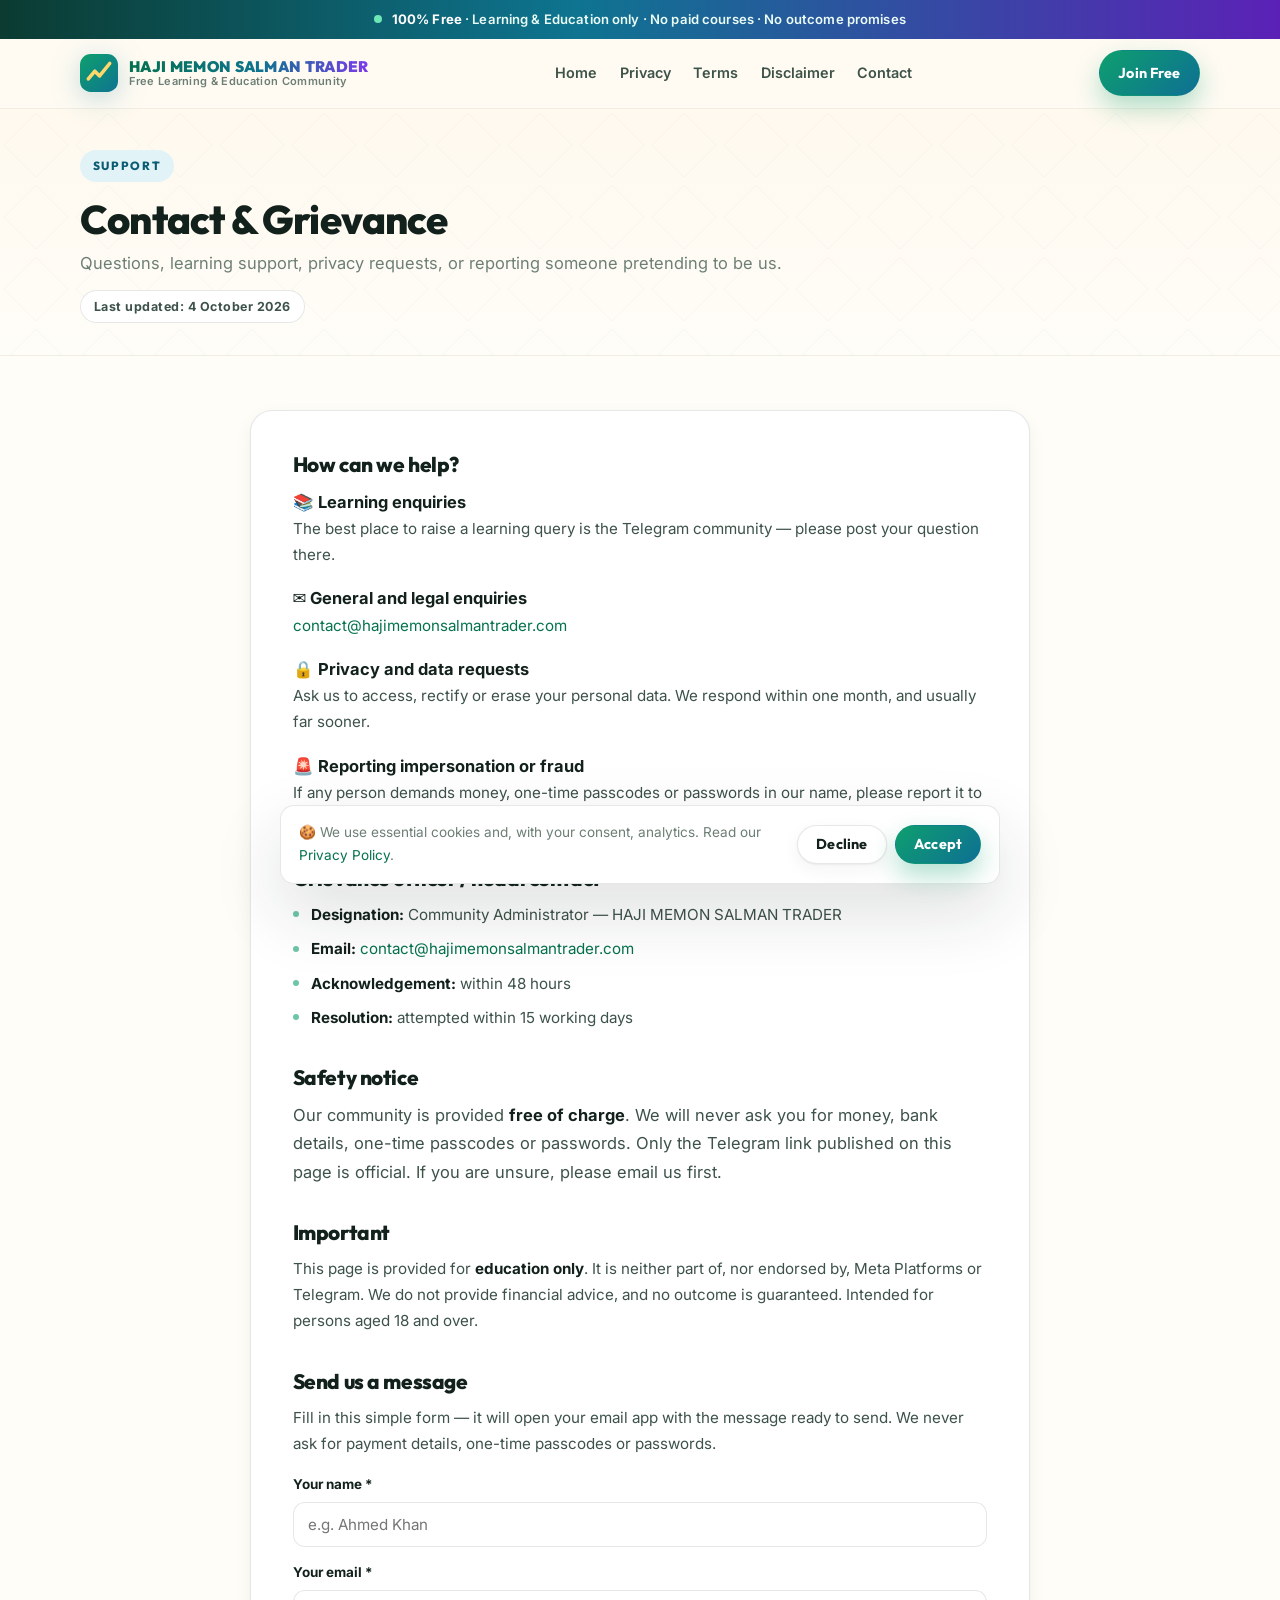
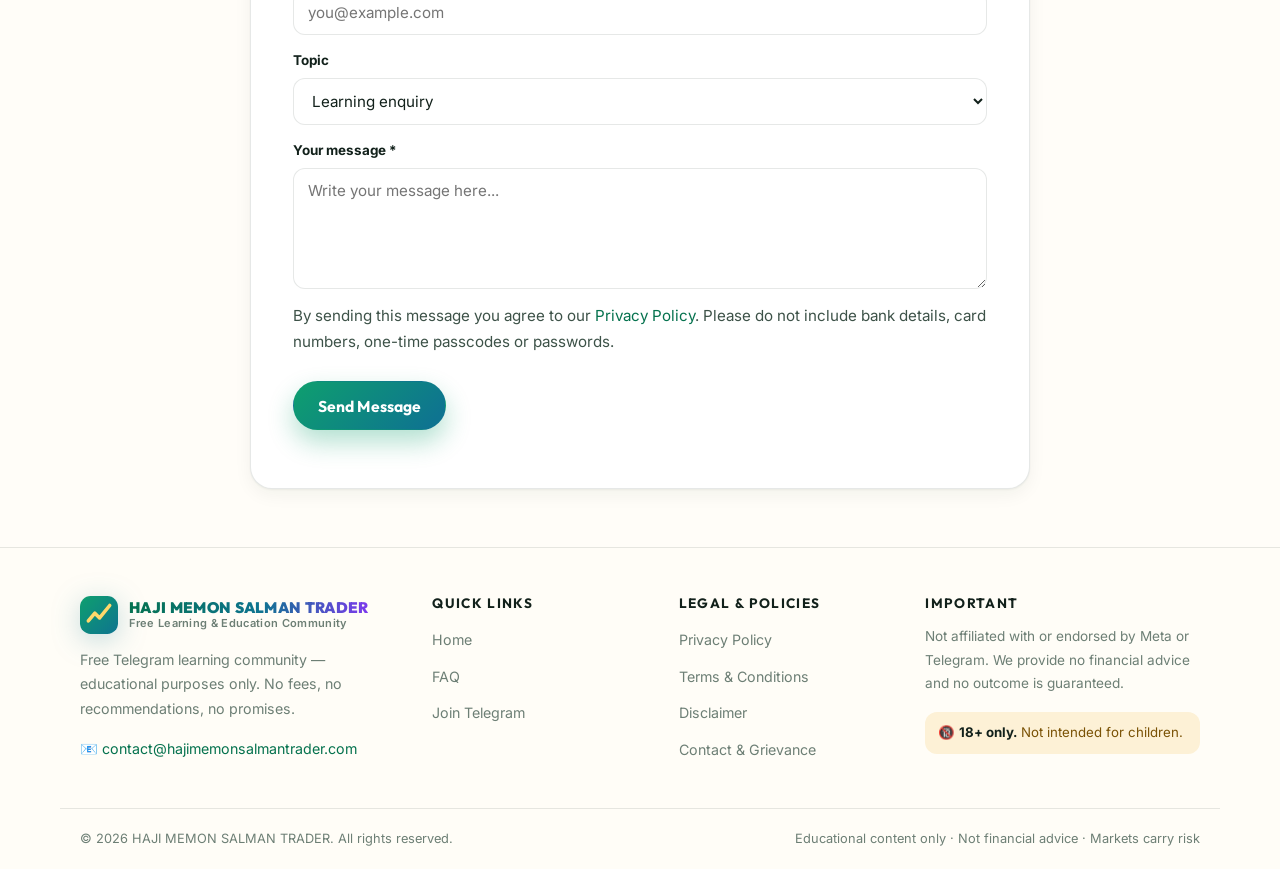
==== commit dd4bdc73: "Sync standalone policy pages with the updated popup content The four standalone pages were still the" ====
--- a/contact.html
+++ b/contact.html
@@ -3,22 +3,24 @@
 <head>
 <meta charset="utf-8" />
 <meta name="viewport" content="width=device-width, initial-scale=1" />
-<title>Contact Us — HAJI MEMON SALMAN TRADER</title>
-<meta name="description" content="Contact HAJI MEMON SALMAN TRADER for questions, support, privacy requests or to report impersonation. Free educational Telegram community." />
+<title>Contact &amp; Grievance — HAJI MEMON SALMAN TRADER</title>
+<meta name="description" content="Contact HAJI MEMON SALMAN TRADER for learning enquiries, privacy requests and reporting impersonation. Free educational Telegram community." />
 <meta name="robots" content="index,follow" />
 <meta name="theme-color" content="#FFFBF2" />
 <link rel="icon" href="data:image/svg+xml,%3Csvg xmlns='http://www.w3.org/2000/svg' viewBox='0 0 64 64'%3E%3Crect width='64' height='64' rx='16' fill='%230E9F6E'/%3E%3Cpath d='M16 40l10-12 8 8 14-18' stroke='%23FFD86B' stroke-width='6' fill='none' stroke-linecap='round' stroke-linejoin='round'/%3E%3C/svg%3E" />
 <link rel="preconnect" href="https://fonts.googleapis.com" />
 <link rel="preconnect" href="https://fonts.gstatic.com" crossorigin />
-<link href="https://fonts.googleapis.com/css2?family=Outfit:wght@400;500;600;700;800;900&family=Inter:wght@400;500;600;700&family=Noto+Nastaliq+Urdu:wght@400;600;700&display=swap" rel="stylesheet" />
+<link href="https://fonts.googleapis.com/css2?family=Outfit:wght@600;700;800;900&family=Inter:wght@400;500;600;700&display=swap" rel="stylesheet" />
 <link rel="stylesheet" href="assets/css/styles.css" />
 </head>
 <body class="page-legal">
 
+<a class="skip-link" href="#main">Skip to main content</a>
+
 <div class="topstrip">
   <div class="wrap topstrip-inner">
     <span class="dot-pulse" aria-hidden="true"></span>
-    <p><strong>100% Free</strong> · Learning &amp; Education only · No paid courses · No profit guarantees</p>
+    <p><strong>100% Free</strong> · Learning &amp; Education only · No paid courses · No outcome promises</p>
   </div>
 </div>
 
@@ -26,7 +28,7 @@
   <div class="wrap header-inner">
     <a class="brand" href="index.html" aria-label="HAJI MEMON SALMAN TRADER home">
       <span class="brand-mark" aria-hidden="true">
-        <svg viewBox="0 0 64 64" width="40" height="40">
+        <svg viewBox="0 0 64 64" width="38" height="38">
           <defs><linearGradient id="bm" x1="0" y1="0" x2="1" y2="1"><stop offset="0%" stop-color="#0E9F6E"/><stop offset="100%" stop-color="#0E7490"/></linearGradient></defs>
           <rect width="64" height="64" rx="18" fill="url(#bm)"/>
           <path d="M14 42l11-13 8 8 17-21" fill="none" stroke="#FFD86B" stroke-width="6" stroke-linecap="round" stroke-linejoin="round"/>
@@ -34,15 +36,17 @@
       </span>
       <span class="brand-text">
         <strong data-config="channelName">HAJI MEMON SALMAN TRADER</strong>
-        <small>Free Trading Education Community</small>
+        <small>Free Learning &amp; Education Community</small>
       </span>
     </a>
     <nav class="nav" aria-label="Main navigation">
       <a href="index.html">Home</a>
-      <a href="index.html#faq">FAQ</a>
       <a href="privacy-policy.html">Privacy</a>
+      <a href="terms-conditions.html">Terms</a>
+      <a href="disclaimer.html">Disclaimer</a>
+      <a href="contact.html">Contact</a>
     </nav>
-    <a class="btn btn-primary btn-sm hide-sm" data-config-href="telegramUrl" href="https://t.me/YourChannelUsername" rel="noopener">Join Free</a>
+    <a class="btn btn-primary btn-sm hide-sm" data-config-href="telegramUrl" href="https://t.me/YourChannelUsername" rel="noopener nofollow" target="_blank">Join Free</a>
   </div>
 </header>
 
@@ -50,42 +54,53 @@
 <section class="legal-hero">
   <div class="wrap">
     <span class="eyebrow eyebrow-teal">Support</span>
-    <h1>Contact Us</h1>
-    <p>Questions, learning support, privacy requests, or reporting someone pretending to be us — we are here.</p>
-    <span class="updated">We usually reply within 1–2 working days</span>
+    <h1>Contact &amp; Grievance</h1>
+    <p>Questions, learning support, privacy requests, or reporting someone pretending to be us.</p>
+    <span class="updated">Last updated: <span data-config="policyUpdated">4 October 2026</span></span>
   </div>
 </section>
 
 <section class="legal-body">
   <div class="wrap wrap-narrow">
     <article class="legal-card">
-
-      <h2>How can we help?</h2>
-      <div class="contact-grid">
-        <div class="contact-box">
-          <b>📚 Learning questions</b>
-          <p>Best place for learning doubts is the Telegram community — post your question there.</p>
-          <p style="margin-top:.5rem"><a data-config-href="telegramUrl" href="https://t.me/YourChannelUsername" rel="noopener">Open Telegram Channel →</a></p>
-        </div>
-        <div class="contact-box">
-          <b>✉️ General &amp; legal enquiries</b>
-          <p>Email: <a data-config-href="mailtoUrl" href="mailto:contact@hajimemonsalmantrader.com"><span data-config="contactEmail">contact@hajimemonsalmantrader.com</span></a></p>
-          <p style="margin-top:.5rem;font-size:.85rem;color:#6D7F75">For any matter, this is the official contact.</p>
-        </div>
-        <div class="contact-box">
-          <b>🔒 Privacy / data requests</b>
-          <p>Ask us to access, correct or delete your data. We reply within 30 days (usually much sooner).</p>
-          <p style="margin-top:.5rem"><a href="privacy-policy.html#rights">Your privacy rights →</a></p>
-        </div>
-        <div class="contact-box">
-          <b>🚨 Report impersonation / fraud</b>
-          <p>If anyone demands money, OTP or passwords in our name, report it immediately with screenshots.</p>
-          <p style="margin-top:.5rem"><a href="disclaimer.html#affiliation">Important safety note →</a></p>
+<h2>How can we help?</h2>
+      <div class="contact-cards">
+        <div class="ccard">
+          <b>📚 Learning enquiries</b>
+          <p>The best place to raise a learning query is the Telegram community &mdash; please post your question there.</p>
+        </div>
+        <div class="ccard">
+          <b>✉️ General and legal enquiries</b>
+          <p class="mono-sm"><a data-cfg-href="mailtoUrl" href="mailto:contact@hajimemonsalmantrader.com"><span data-cfg="contactEmail">contact@hajimemonsalmantrader.com</span></a></p>
+        </div>
+        <div class="ccard">
+          <b>🔒 Privacy and data requests</b>
+          <p>Ask us to access, rectify or erase your personal data. We respond within one month, and usually far sooner.</p>
+        </div>
+        <div class="ccard">
+          <b>🚨 Reporting impersonation or fraud</b>
+          <p>If any person demands money, one-time passcodes or passwords in our name, please report it to us immediately, with screenshots where possible.</p>
         </div>
       </div>
 
-      <h2 style="margin-top:2.2rem">Send us a message</h2>
-      <p>Fill in this simple form — it will open your email app with the message ready to send. We never ask for payment details, OTP codes or passwords.</p>
+      <h2>Grievance officer / nodal contact</h2>
+      <ul>
+        <li><b>Designation:</b> Community Administrator &mdash; <span data-cfg="channelName">HAJI MEMON SALMAN TRADER</span></li>
+        <li><b>Email:</b> <a data-cfg-href="mailtoUrl" href="mailto:contact@hajimemonsalmantrader.com"><span data-cfg="contactEmail">contact@hajimemonsalmantrader.com</span></a></li>
+        <li><b>Acknowledgement:</b> within 48 hours</li>
+        <li><b>Resolution:</b> attempted within 15 working days</li>
+      </ul>
+
+      <h2>Safety notice</h2>
+      <div class="modal-note warn">
+        Our community is provided <b>free of charge</b>. We will never ask you for money, bank details, one-time passcodes or passwords.
+        Only the Telegram link published on this page is official. If you are unsure, please email us first.
+      </div>
+
+      <h2>Important</h2>
+      <p>This page is provided for <b>education only</b>. It is neither part of, nor endorsed by, Meta Platforms or Telegram. We do not provide financial advice, and no outcome is guaranteed. Intended for persons aged 18 and over.</p>
+      <h2 id="send">Send us a message</h2>
+      <p>Fill in this simple form — it will open your email app with the message ready to send. We never ask for payment details, one-time passcodes or passwords.</p>
 
       <form id="contactForm" novalidate>
         <div class="form-field">
@@ -99,7 +114,7 @@
         <div class="form-field">
           <label for="ctopic">Topic</label>
           <select id="ctopic" name="topic">
-            <option>Learning question</option>
+            <option>Learning enquiry</option>
             <option>Privacy / data request</option>
             <option>Report impersonation or fraud</option>
             <option>Other</option>
@@ -111,34 +126,11 @@
         </div>
         <p class="form-note">
           By sending this message you agree to our <a href="privacy-policy.html">Privacy Policy</a>.
-          Please do not include bank details, card numbers, OTP codes or passwords.
+          Please do not include bank details, card numbers, one-time passcodes or passwords.
         </p>
         <button class="btn btn-primary" type="submit" style="margin-top:.6rem">Send Message</button>
         <p class="form-note" id="formStatus" role="status" aria-live="polite" style="margin-top:.7rem"></p>
       </form>
-
-      <h2 style="margin-top:2.2rem">Official Channels</h2>
-      <div class="callout warn">
-        <b>Safety notice:</b> Our community is <b>100% free</b>. We will never ask you for money, bank details,
-        OTP codes or passwords. Only links from this website are official. If in doubt, email us first.
-      </div>
-
-      <h2 id="grievance">Grievance Officer / Nodal Contact</h2>
-      <p>
-        For complaints regarding content, privacy or member conduct:
-      </p>
-      <ul>
-        <li><b>Name/Designation:</b> Community Admin — <span data-config="channelName">HAJI MEMON SALMAN TRADER</span></li>
-        <li><b>Email:</b> <a data-config-href="mailtoUrl" href="mailto:contact@hajimemonsalmantrader.com"><span data-config="contactEmail">contact@hajimemonsalmantrader.com</span></a></li>
-        <li data-optional="supportPhone" hidden><b>Phone:</b> <a data-config-href="tel" href="#"><span data-config>—</span></a></li>
-        <li data-optional="businessAddress" hidden><b>Address:</b> <span data-config>—</span></li>
-        <li><b>Response time:</b> Acknowledgement within 48 hours; resolution attempt within 15 days.</li>
-      </ul>
-
-      <p class="form-note" style="margin-top:1.6rem">
-        Yeh page sirf education ke liye hai — yeh Meta ya Telegram ka hissa nahi hai.
-        We are a free educational community and we do not provide investment advice.
-      </p>
 
     </article>
   </div>
@@ -156,22 +148,21 @@
             <path d="M14 42l11-13 8 8 17-21" fill="none" stroke="#FFD86B" stroke-width="6" stroke-linecap="round" stroke-linejoin="round"/>
           </svg>
         </span>
-        <span class="brand-text"><strong data-config="channelName">HAJI MEMON SALMAN TRADER</strong><small>Free Trading Education Community</small></span>
+        <span class="brand-text"><strong data-config="channelName">HAJI MEMON SALMAN TRADER</strong><small>Free Learning &amp; Education Community</small></span>
       </a>
-      <p class="footer-about">Free Telegram learning community — educational purposes only. No fees, no tips, no profit guarantees.</p>
+      <p class="footer-about">Free Telegram learning community — educational purposes only. No fees, no recommendations, no promises.</p>
       <p class="footer-contact">📧 <a data-config-href="mailtoUrl" href="mailto:contact@hajimemonsalmantrader.com"><span data-config="contactEmail">contact@hajimemonsalmantrader.com</span></a></p>
     </div>
     <div class="footer-col">
-      <h4>Quick Links</h4>
+      <h3>Quick Links</h3>
       <ul>
         <li><a href="index.html">Home</a></li>
-        <li><a href="index.html#learn">What You Learn</a></li>
         <li><a href="index.html#faq">FAQ</a></li>
-        <li><a data-config-href="telegramUrl" href="https://t.me/YourChannelUsername" rel="noopener">Join Telegram</a></li>
+        <li><a data-config-href="telegramUrl" href="https://t.me/YourChannelUsername" rel="noopener nofollow" target="_blank">Join Telegram</a></li>
       </ul>
     </div>
     <div class="footer-col">
-      <h4>Legal &amp; Policies</h4>
+      <h3>Legal &amp; Policies</h3>
       <ul>
         <li><a href="privacy-policy.html">Privacy Policy</a></li>
         <li><a href="terms-conditions.html">Terms &amp; Conditions</a></li>
@@ -180,20 +171,20 @@
       </ul>
     </div>
     <div class="footer-col footer-col-note">
-      <h4>Important</h4>
-      <p>Not affiliated with or endorsed by Meta or Telegram. No trader or course can guarantee profits.</p>
+      <h3>Important</h3>
+      <p>Not affiliated with or endorsed by Meta or Telegram. We provide no financial advice and no outcome is guaranteed.</p>
       <p class="age-note">🔞 <b>18+ only.</b> Not intended for children.</p>
     </div>
   </div>
   <div class="wrap footer-bottom">
     <p>© <span id="year">2026</span> <span data-config="channelName">HAJI MEMON SALMAN TRADER</span>. All rights reserved.</p>
-    <p class="footer-legal-line">Educational content only · Not investment advice · Trading involves risk of loss</p>
+    <p class="footer-legal-line">Educational content only · Not financial advice · Markets carry risk</p>
   </div>
 </footer>
 
 <div class="cookie" id="cookieBar" role="dialog" aria-live="polite" aria-label="Cookie notice" hidden>
   <div class="cookie-inner">
-    <p>🍪 Hum basic cookies aur analytics use karte hain. Detail: <a href="privacy-policy.html#cookies">Cookie Policy</a>.</p>
+    <p>🍪 We use essential cookies and, with your consent, analytics. Read our <a href="privacy-policy.html">Privacy Policy</a>.</p>
     <div class="cookie-actions">
       <button class="btn btn-ghost btn-sm" id="cookieDecline" type="button">Decline</button>
       <button class="btn btn-primary btn-sm" id="cookieAccept" type="button">Accept</button>
@@ -201,10 +192,8 @@
   </div>
 </div>
 
-<script src="assets/js/config.js"></script>
-<script src="assets/js/main.js"></script>
 <script>
-(function(){
+(function () {
   var form = document.getElementById('contactForm');
   if (!form) return;
   form.addEventListener('submit', function (ev) {
@@ -215,17 +204,18 @@
     var topic = document.getElementById('ctopic').value;
     var msg = document.getElementById('cmsg').value.trim();
     var status = document.getElementById('formStatus');
-
     if (!name || !email || !msg) { status.textContent = '⚠ Please fill in name, email and message.'; return; }
     if (!/^[^\s@]+@[^\s@]+\.[^\s@]+$/.test(email)) { status.textContent = '⚠ Please enter a valid email address.'; return; }
-
     var subject = encodeURIComponent('[' + (CFG.channelName || 'Community') + '] ' + topic + ' — ' + name);
     var body = encodeURIComponent('Name: ' + name + '\nEmail: ' + email + '\nTopic: ' + topic + '\n\n' + msg);
     window.location.href = 'mailto:' + (CFG.contactEmail || '') + '?subject=' + subject + '&body=' + body;
-    status.textContent = '✅ Opening your email app... Your message will be sent to ' + (CFG.contactEmail || '') + '.';
+    status.textContent = '✅ Opening your email app...';
     if (typeof window.fbq === 'function') window.fbq('track', 'Contact');
   });
 })();
 </script>
+
+<script src="assets/js/config.js"></script>
+<script src="assets/js/main.js"></script>
 </body>
 </html>
--- a/assets/css/styles.css
+++ b/assets/css/styles.css
@@ -401,7 +401,7 @@
 .brand-footer{margin-bottom:.9rem}
 .footer-about{font-size:.89rem;color:var(--muted)}
 .footer-contact{font-size:.89rem;margin:0}
-.footer-col h4{font-size:.85rem;letter-spacing:.1em;text-transform:uppercase;color:var(--ink);margin-bottom:.9rem}
+.footer-col h4,.footer-col h3{font-size:.85rem;letter-spacing:.1em;text-transform:uppercase;color:var(--ink);margin-bottom:.9rem;font-weight:700}
 .footer-col ul{display:grid;gap:.5rem}
 .footer-col li a{font-size:.89rem;color:var(--muted)}
 .footer-col li a:hover{color:var(--emerald-d)}
